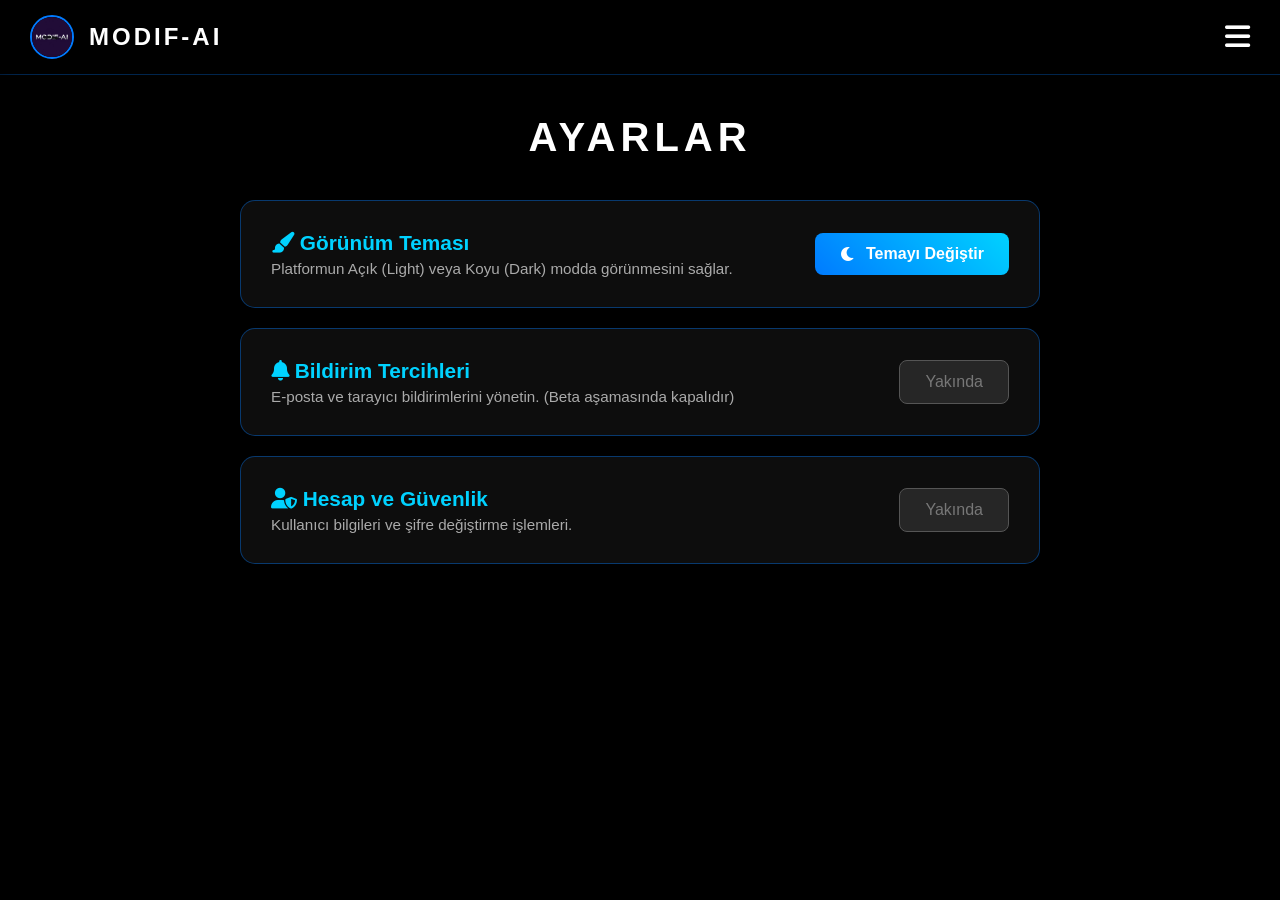
==== ayarlar.html @ b5a80813 "Create ayarlar.html" ====
<!DOCTYPE html>
<html lang="tr">
<head>
    <meta charset="UTF-8">
    <meta name="viewport" content="width=device-width, initial-scale=1.0">
    <title>MODIF-AI - Ayarlar</title>
    <link rel="icon" href="logo.jpg" type="image/jpeg">
    <link rel="stylesheet" href="https://cdnjs.cloudflare.com/ajax/libs/font-awesome/6.0.0/css/all.min.css">
    
    <style>
        body, html { margin: 0; padding: 0; height: 100%; font-family: 'Segoe UI', sans-serif; background-color: #000; color: white; overflow-x: hidden; transition: 0.3s; }
        body { background-image: url('https://images.unsplash.com/photo-1503376780353-7e6692767b70?auto=format&fit=crop&q=80&w=1920'); background-size: cover; background-position: center; background-attachment: fixed; }
        .garaj-katmani { position: fixed; top: 0; left: 0; width: 100%; height: 100%; background: rgba(0, 0, 0, 0.85); z-index: -1; transition: 0.3s; }

        .ust-menu-cubugu { width: 100%; background: rgba(0, 0, 0, 0.6); backdrop-filter: blur(15px); border-bottom: 1px solid rgba(0, 123, 255, 0.3); display: flex; justify-content: space-between; align-items: center; padding: 15px 30px; box-sizing: border-box; position: sticky; top: 0; z-index: 900; transition: 0.3s; }
        .ust-menu-sol { display: flex; align-items: center; gap: 15px; }
        .ust-menu-logo { width: 40px; height: 40px; border-radius: 50%; border: 2px solid #007bff; }
        .ust-menu-baslik { font-size: 1.5rem; font-weight: bold; letter-spacing: 3px; color: white; transition: 0.3s; }
        .hamburger-buton { font-size: 1.8rem; color: white; cursor: pointer; transition: 0.3s; }
        .hamburger-buton:hover { color: #00d2ff; }

        .yan-menu { position: fixed; top: 0; left: -320px; width: 300px; height: 100%; background: rgba(10, 10, 15, 0.95); backdrop-filter: blur(20px); border-right: 2px solid #007bff; box-shadow: 10px 0 30px rgba(0,0,0,0.8); z-index: 1000; transition: left 0.4s ease, background 0.3s; display: flex; flex-direction: column; padding-top: 80px; }
        .menu-kapat-buton { position: absolute; top: 25px; right: 25px; font-size: 2rem; color: white; cursor: pointer; transition: 0.3s; }
        .yan-menu a { color: white; text-decoration: none; font-size: 1.2rem; padding: 15px 30px; border-bottom: 1px solid rgba(255,255,255,0.05); transition: 0.3s; display: flex; align-items: center; gap: 15px; }
        .yan-menu a:hover { background: rgba(0, 123, 255, 0.2); padding-left: 40px; color: #00d2ff; border-left: 5px solid #00d2ff; }

        .sayfa-baslik { text-align: center; font-size: 2.5rem; letter-spacing: 5px; margin: 40px 0; color: white; transition: 0.3s; }

        .ayarlar-konteynir { width: 90%; max-width: 800px; margin: 0 auto 50px; }
        .ayar-kutusu { background: rgba(255, 255, 255, 0.05); border: 1px solid rgba(0, 123, 255, 0.4); border-radius: 15px; padding: 30px; backdrop-filter: blur(15px); display: flex; justify-content: space-between; align-items: center; margin-bottom: 20px; transition: 0.3s; }
        .ayar-kutusu:hover { border-color: #00d2ff; box-shadow: 0 5px 20px rgba(0, 123, 255, 0.2); }
        .ayar-bilgi h3 { margin: 0 0 5px 0; font-size: 1.3rem; color: #00d2ff; }
        .ayar-bilgi p { margin: 0; color: #aaa; font-size: 0.95rem; transition: 0.3s; }

        /* Tema Butonu */
        .tema-buton { background: linear-gradient(45deg, #007bff, #00d2ff); color: white; border: none; padding: 12px 25px; border-radius: 8px; font-size: 1rem; font-weight: bold; cursor: pointer; transition: 0.3s; display: flex; align-items: center; gap: 10px; }
        .tema-buton:hover { transform: scale(1.05); box-shadow: 0 0 15px rgba(0, 123, 255, 0.6); }

        /* Kapalı Ayar Butonu */
        .kapali-buton { background: rgba(255, 255, 255, 0.1); color: #777; border: 1px solid #555; padding: 12px 25px; border-radius: 8px; font-size: 1rem; cursor: not-allowed; }

        /* AÇIK TEMA */
        body.acik-tema { color: #333; }
        body.acik-tema .garaj-katmani { background: rgba(240, 245, 255, 0.9); }
        body.acik-tema .ust-menu-cubugu { background: rgba(255, 255, 255, 0.85); border-bottom: 1px solid #ccc; }
        body.acik-tema .ust-menu-baslik, body.acik-tema .hamburger-buton, body.acik-tema .menu-kapat-buton { color: #007bff; }
        body.acik-tema .yan-menu { background: rgba(255, 255, 255, 0.95); border-right: 2px solid #007bff; }
        body.acik-tema .yan-menu a { color: #333; border-bottom: 1px solid #eee; }
        body.acik-tema .yan-menu a:hover { background: #f0f8ff; color: #007bff; }
        body.acik-tema .sayfa-baslik { color: #222; }
        body.acik-tema .ayar-kutusu { background: rgba(255, 255, 255, 0.9); border: 1px solid #ccc; box-shadow: 0 5px 15px rgba(0,0,0,0.05); }
        body.acik-tema .ayar-bilgi p { color: #666; }
        body.acik-tema .kapali-buton { background: #eee; border: 1px solid #ddd; color: #aaa; }
    </style>
</head>
<body>

    <script>
        let a = localStorage.getItem("tema_gecici");
        if(a === "acik") { document.body.classList.add("acik-tema"); }
    </script>

    <nav class="ust-menu-cubugu">
        <div class="ust-menu-sol">
            <img src="logo.jpg" alt="Logo" class="ust-menu-logo">
            <span class="ust-menu-baslik">MODIF-AI</span>
        </div>
        <i class="fas fa-bars hamburger-buton" onclick="menuKontrol_dugum()"></i>
    </nav>

    <div id="yan_menu_dugum" class="yan-menu">
        <i class="fas fa-times menu-kapat-buton" onclick="menuKontrol_dugum()"></i>
        <a href="index.html"><i class="fas fa-home"></i> Ana Sayfa</a>
        <a href="detaylar.html"><i class="fas fa-rocket"></i> Proje Detayları</a>
        <a href="tasarimlar.html"><i class="fas fa-images"></i> Örnek Tasarımlar</a>
        <a href="mimari.html"><i class="fas fa-server"></i> Sistem Mimarisi</a>
        <a href="index.html#ekip_alani"><i class="fas fa-users"></i> Geliştirici Ekip</a>
        <a href="oneriler.html"><i class="fas fa-lightbulb"></i> Önerileriniz</a>
        <a href="cekilis.html"><i class="fas fa-gift"></i> Büyük Çekiliş</a>
        <a href="sss.html"><i class="fas fa-question-circle"></i> S.S.S.</a>
        <a href="ayarlar.html"><i class="fas fa-cog"></i> Ayarlar</a>
    </div>

    <div class="garaj-katmani"></div>

    <h1 class="sayfa-baslik">AYARLAR</h1>

    <div class="ayarlar-konteynir">
        
        <div class="ayar-kutusu">
            <div class="ayar-bilgi">
                <h3><i class="fas fa-paint-brush"></i> Görünüm Teması</h3>
                <p>Platformun Açık (Light) veya Koyu (Dark) modda görünmesini sağlar.</p>
            </div>
            <button class="tema-buton" onclick="temaDegistir_dugum()" id="tema_btn_dugum">
                <i class="fas fa-moon"></i> Temayı Değiştir
            </button>
        </div>

        <div class="ayar-kutusu">
            <div class="ayar-bilgi">
                <h3><i class="fas fa-bell"></i> Bildirim Tercihleri</h3>
                <p>E-posta ve tarayıcı bildirimlerini yönetin. (Beta aşamasında kapalıdır)</p>
            </div>
            <button class="kapali-buton" disabled>Yakında</button>
        </div>

        <div class="ayar-kutusu">
            <div class="ayar-bilgi">
                <h3><i class="fas fa-user-shield"></i> Hesap ve Güvenlik</h3>
                <p>Kullanıcı bilgileri ve şifre değiştirme işlemleri.</p>
            </div>
            <button class="kapali-buton" disabled>Yakında</button>
        </div>

    </div>

    <script>
        function menuKontrol_dugum() {
            let dugum = document.getElementById("yan_menu_dugum");
            dugum.style.left = (dugum.style.left === "0px") ? "-320px" : "0px";
        }

        // TEMA DEĞİŞTİRME MOTORU
        function temaDegistir_dugum() {
            let b = document.body;
            b.classList.toggle("acik-tema");
            
            if(b.classList.contains("acik-tema")) {
                localStorage.setItem("tema_gecici", "acik");
                document.getElementById("tema_btn_dugum").innerHTML = '<i class="fas fa-sun"></i> Koyu Temaya Geç';
            } else {
                localStorage.setItem("tema_gecici", "koyu");
                document.getElementById("tema_btn_dugum").innerHTML = '<i class="fas fa-moon"></i> Açık Temaya Geç';
            }
        }

        // Sayfa ilk yüklendiğinde butonun içindeki yazıyı da doğru ayarlayalım
        window.onload = function() {
            let gecici = localStorage.getItem("tema_gecici");
            if(gecici === "acik") {
                document.getElementById("tema_btn_dugum").innerHTML = '<i class="fas fa-sun"></i> Koyu Temaya Geç';
            }
        }
    </script>
</body>
</html>
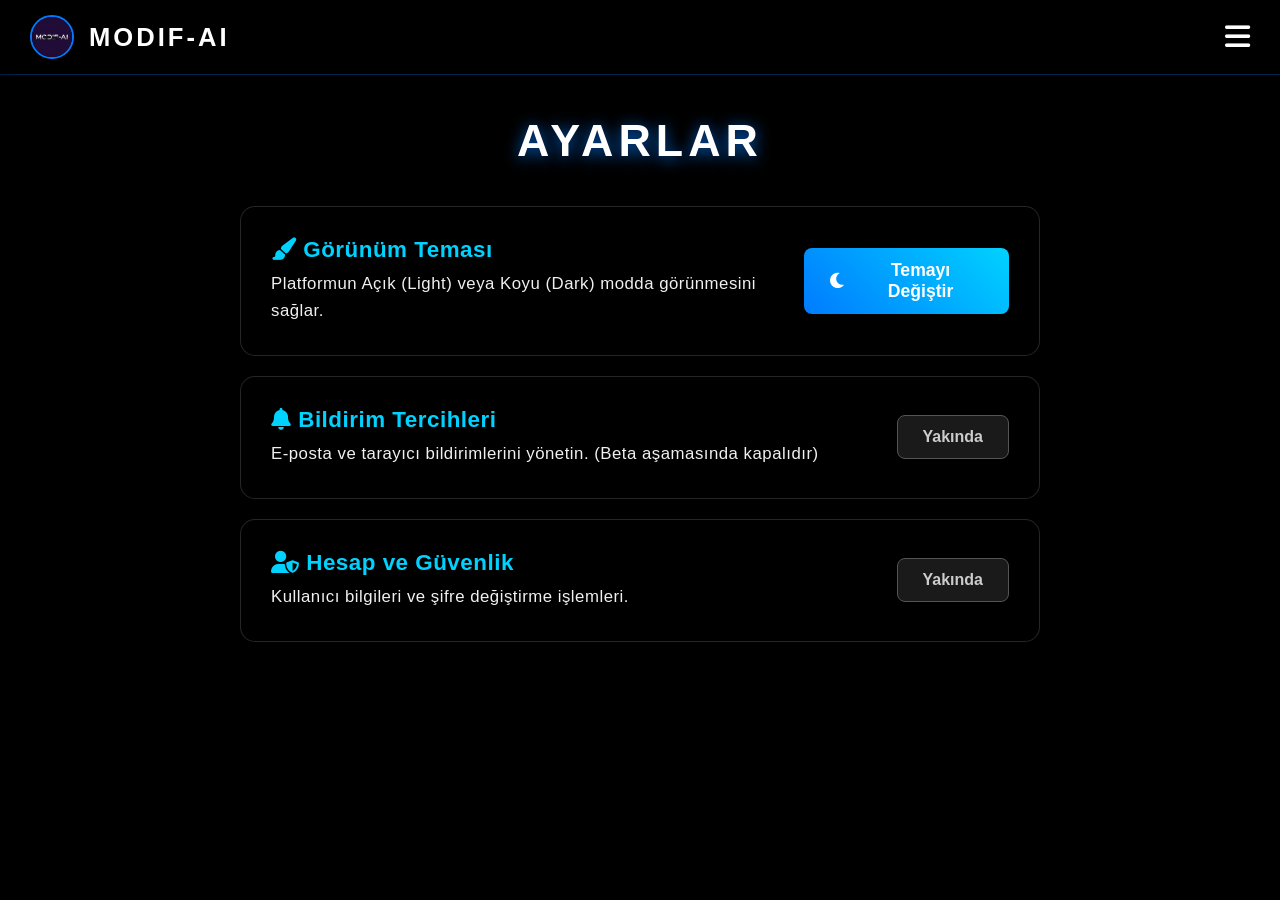
==== commit d80989b0: "Update ayarlar.html" ====
--- a/ayarlar.html
+++ b/ayarlar.html
@@ -8,49 +8,50 @@
     <link rel="stylesheet" href="https://cdnjs.cloudflare.com/ajax/libs/font-awesome/6.0.0/css/all.min.css">
     
     <style>
-        body, html { margin: 0; padding: 0; height: 100%; font-family: 'Segoe UI', sans-serif; background-color: #000; color: white; overflow-x: hidden; transition: 0.3s; }
+        body, html { margin: 0; padding: 0; height: 100%; font-family: 'Segoe UI', sans-serif; background-color: #000; color: white; overflow-x: hidden; transition: 0.3s; letter-spacing: 0.5px; }
         body { background-image: url('https://images.unsplash.com/photo-1503376780353-7e6692767b70?auto=format&fit=crop&q=80&w=1920'); background-size: cover; background-position: center; background-attachment: fixed; }
         .garaj-katmani { position: fixed; top: 0; left: 0; width: 100%; height: 100%; background: rgba(0, 0, 0, 0.85); z-index: -1; transition: 0.3s; }
 
         .ust-menu-cubugu { width: 100%; background: rgba(0, 0, 0, 0.6); backdrop-filter: blur(15px); border-bottom: 1px solid rgba(0, 123, 255, 0.3); display: flex; justify-content: space-between; align-items: center; padding: 15px 30px; box-sizing: border-box; position: sticky; top: 0; z-index: 900; transition: 0.3s; }
-        .ust-menu-sol { display: flex; align-items: center; gap: 15px; }
+        .ust-menu-sol { display: flex; align-items: center; gap: 15px; text-decoration: none; cursor: pointer; transition: 0.3s; }
+        .ust-menu-sol:hover { transform: scale(1.02); }
         .ust-menu-logo { width: 40px; height: 40px; border-radius: 50%; border: 2px solid #007bff; }
-        .ust-menu-baslik { font-size: 1.5rem; font-weight: bold; letter-spacing: 3px; color: white; transition: 0.3s; }
+        .ust-menu-baslik { font-size: 1.6rem; font-weight: 800; letter-spacing: 3px; color: white; text-shadow: 0 2px 5px rgba(0,0,0,0.8); transition: 0.3s; }
         .hamburger-buton { font-size: 1.8rem; color: white; cursor: pointer; transition: 0.3s; }
         .hamburger-buton:hover { color: #00d2ff; }
 
         .yan-menu { position: fixed; top: 0; left: -320px; width: 300px; height: 100%; background: rgba(10, 10, 15, 0.95); backdrop-filter: blur(20px); border-right: 2px solid #007bff; box-shadow: 10px 0 30px rgba(0,0,0,0.8); z-index: 1000; transition: left 0.4s ease, background 0.3s; display: flex; flex-direction: column; padding-top: 80px; }
         .menu-kapat-buton { position: absolute; top: 25px; right: 25px; font-size: 2rem; color: white; cursor: pointer; transition: 0.3s; }
-        .yan-menu a { color: white; text-decoration: none; font-size: 1.2rem; padding: 15px 30px; border-bottom: 1px solid rgba(255,255,255,0.05); transition: 0.3s; display: flex; align-items: center; gap: 15px; }
+        .yan-menu a { color: white; text-decoration: none; font-size: 1.2rem; font-weight: 500; padding: 15px 30px; border-bottom: 1px solid rgba(255,255,255,0.05); transition: 0.3s; display: flex; align-items: center; gap: 15px; }
         .yan-menu a:hover { background: rgba(0, 123, 255, 0.2); padding-left: 40px; color: #00d2ff; border-left: 5px solid #00d2ff; }
 
-        .sayfa-baslik { text-align: center; font-size: 2.5rem; letter-spacing: 5px; margin: 40px 0; color: white; transition: 0.3s; }
+        .sayfa-baslik { text-align: center; font-size: 2.8rem; font-weight: 800; letter-spacing: 5px; margin: 40px 0; color: white; transition: 0.3s; text-shadow: 0 2px 15px rgba(0, 123, 255, 0.8); }
 
         .ayarlar-konteynir { width: 90%; max-width: 800px; margin: 0 auto 50px; }
-        .ayar-kutusu { background: rgba(255, 255, 255, 0.05); border: 1px solid rgba(0, 123, 255, 0.4); border-radius: 15px; padding: 30px; backdrop-filter: blur(15px); display: flex; justify-content: space-between; align-items: center; margin-bottom: 20px; transition: 0.3s; }
-        .ayar-kutusu:hover { border-color: #00d2ff; box-shadow: 0 5px 20px rgba(0, 123, 255, 0.2); }
-        .ayar-bilgi h3 { margin: 0 0 5px 0; font-size: 1.3rem; color: #00d2ff; }
-        .ayar-bilgi p { margin: 0; color: #aaa; font-size: 0.95rem; transition: 0.3s; }
+        .ayar-kutusu { background: rgba(0, 0, 0, 0.4); border: 1px solid rgba(255, 255, 255, 0.15); border-radius: 15px; padding: 30px; backdrop-filter: blur(15px); display: flex; justify-content: space-between; align-items: center; margin-bottom: 20px; transition: 0.3s; box-shadow: 0 10px 30px rgba(0,0,0,0.8); }
+        .ayar-kutusu:hover { border-color: #00d2ff; box-shadow: 0 5px 20px rgba(0, 123, 255, 0.4); }
+        
+        /* PARLAK VE NET YAZILAR EKLENDİ */
+        .ayar-bilgi h3 { margin: 0 0 8px 0; font-size: 1.4rem; font-weight: 700; color: #00d2ff; text-shadow: 0 2px 4px rgba(0,0,0,0.8); }
+        .ayar-bilgi p { margin: 0; color: #f0f0f0; font-size: 1.05rem; font-weight: 500; transition: 0.3s; text-shadow: 0 2px 4px rgba(0,0,0,0.8); line-height: 1.6; }
 
-        /* Tema Butonu */
-        .tema-buton { background: linear-gradient(45deg, #007bff, #00d2ff); color: white; border: none; padding: 12px 25px; border-radius: 8px; font-size: 1rem; font-weight: bold; cursor: pointer; transition: 0.3s; display: flex; align-items: center; gap: 10px; }
-        .tema-buton:hover { transform: scale(1.05); box-shadow: 0 0 15px rgba(0, 123, 255, 0.6); }
+        .tema-buton { background: linear-gradient(45deg, #007bff, #00d2ff); color: white; border: none; padding: 12px 25px; border-radius: 8px; font-size: 1.1rem; font-weight: bold; cursor: pointer; transition: 0.3s; display: flex; align-items: center; gap: 10px; box-shadow: 0 5px 15px rgba(0,0,0,0.5); }
+        .tema-buton:hover { transform: scale(1.05); box-shadow: 0 0 15px rgba(0, 123, 255, 0.8); }
 
-        /* Kapalı Ayar Butonu */
-        .kapali-buton { background: rgba(255, 255, 255, 0.1); color: #777; border: 1px solid #555; padding: 12px 25px; border-radius: 8px; font-size: 1rem; cursor: not-allowed; }
+        .kapali-buton { background: rgba(255, 255, 255, 0.1); color: #ccc; border: 1px solid #555; padding: 12px 25px; border-radius: 8px; font-size: 1rem; cursor: not-allowed; font-weight: 600; }
 
         /* AÇIK TEMA */
         body.acik-tema { color: #333; }
-        body.acik-tema .garaj-katmani { background: rgba(240, 245, 255, 0.9); }
-        body.acik-tema .ust-menu-cubugu { background: rgba(255, 255, 255, 0.85); border-bottom: 1px solid #ccc; }
-        body.acik-tema .ust-menu-baslik, body.acik-tema .hamburger-buton, body.acik-tema .menu-kapat-buton { color: #007bff; }
-        body.acik-tema .yan-menu { background: rgba(255, 255, 255, 0.95); border-right: 2px solid #007bff; }
-        body.acik-tema .yan-menu a { color: #333; border-bottom: 1px solid #eee; }
-        body.acik-tema .yan-menu a:hover { background: #f0f8ff; color: #007bff; }
-        body.acik-tema .sayfa-baslik { color: #222; }
-        body.acik-tema .ayar-kutusu { background: rgba(255, 255, 255, 0.9); border: 1px solid #ccc; box-shadow: 0 5px 15px rgba(0,0,0,0.05); }
-        body.acik-tema .ayar-bilgi p { color: #666; }
-        body.acik-tema .kapali-buton { background: #eee; border: 1px solid #ddd; color: #aaa; }
+        body.acik-tema .garaj-katmani { background: rgba(240, 245, 255, 0.95); }
+        body.acik-tema .ust-menu-cubugu { background: rgba(255, 255, 255, 0.95); border-bottom: 2px solid #ccc; }
+        body.acik-tema .ust-menu-baslik, body.acik-tema .hamburger-buton, body.acik-tema .menu-kapat-buton { color: #007bff; text-shadow: none; }
+        body.acik-tema .yan-menu { background: rgba(255, 255, 255, 0.98); }
+        body.acik-tema .yan-menu a { color: #222; border-bottom: 1px solid #ddd; font-weight: 600; }
+        body.acik-tema .sayfa-baslik { color: #111; text-shadow: none; }
+        body.acik-tema .ayar-kutusu { background: rgba(255, 255, 255, 0.9); border: 1px solid #ccc; box-shadow: 0 5px 15px rgba(0,0,0,0.1); }
+        body.acik-tema .ayar-bilgi h3 { color: #007bff; text-shadow: none; font-weight: 800; }
+        body.acik-tema .ayar-bilgi p { color: #333; text-shadow: none; font-weight: 600; }
+        body.acik-tema .kapali-buton { background: #eee; border: 1px solid #ddd; color: #888; }
     </style>
 </head>
 <body>
@@ -61,10 +62,10 @@
     </script>
 
     <nav class="ust-menu-cubugu">
-        <div class="ust-menu-sol">
+        <a href="index.html" class="ust-menu-sol">
             <img src="logo.jpg" alt="Logo" class="ust-menu-logo">
             <span class="ust-menu-baslik">MODIF-AI</span>
-        </div>
+        </a>
         <i class="fas fa-bars hamburger-buton" onclick="menuKontrol_dugum()"></i>
     </nav>
 
@@ -121,7 +122,6 @@
             dugum.style.left = (dugum.style.left === "0px") ? "-320px" : "0px";
         }
 
-        // TEMA DEĞİŞTİRME MOTORU
         function temaDegistir_dugum() {
             let b = document.body;
             b.classList.toggle("acik-tema");
@@ -135,7 +135,6 @@
             }
         }
 
-        // Sayfa ilk yüklendiğinde butonun içindeki yazıyı da doğru ayarlayalım
         window.onload = function() {
             let gecici = localStorage.getItem("tema_gecici");
             if(gecici === "acik") {
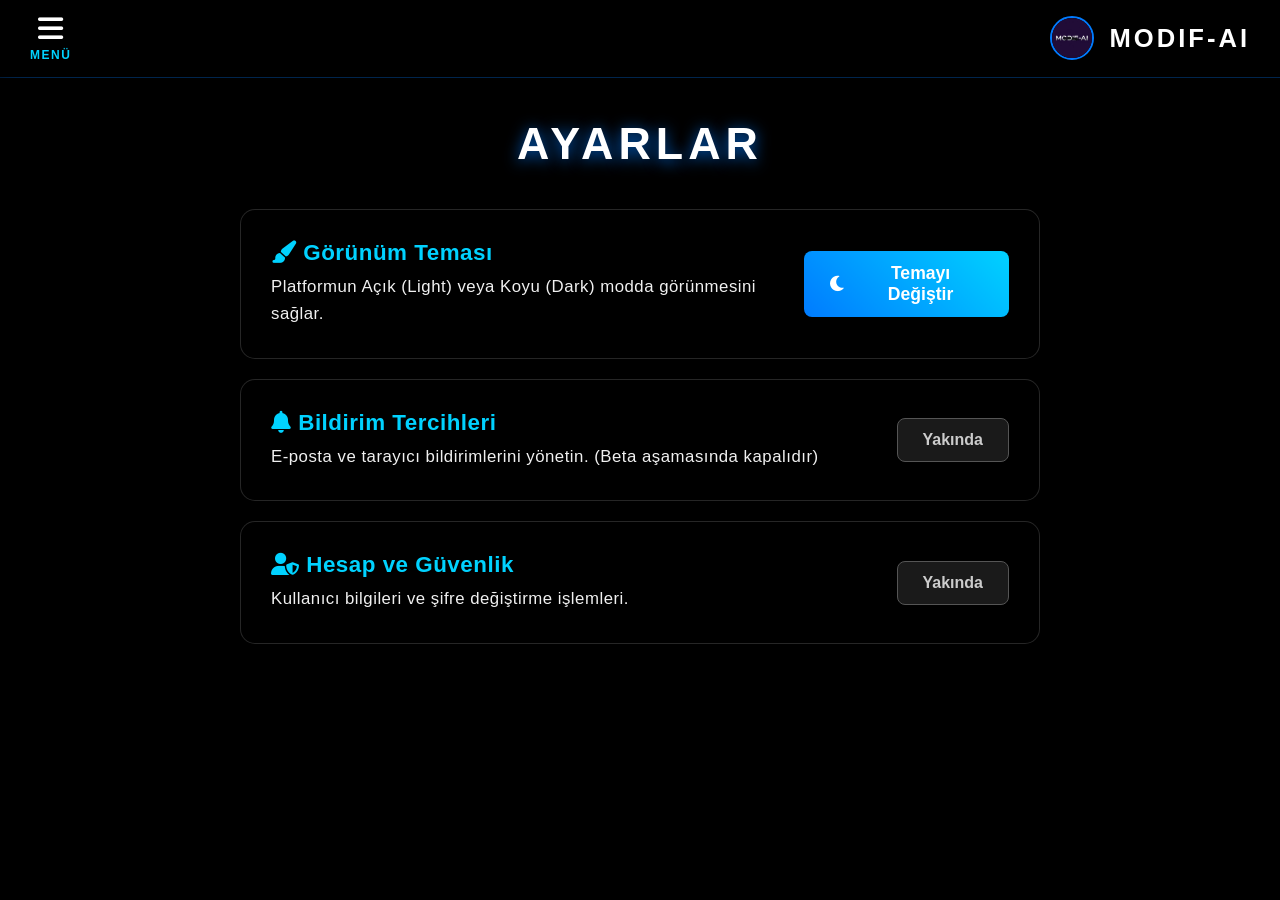
==== commit 419b4888: "Update ayarlar.html" ====
--- a/ayarlar.html
+++ b/ayarlar.html
@@ -13,12 +13,19 @@
         .garaj-katmani { position: fixed; top: 0; left: 0; width: 100%; height: 100%; background: rgba(0, 0, 0, 0.85); z-index: -1; transition: 0.3s; }
 
         .ust-menu-cubugu { width: 100%; background: rgba(0, 0, 0, 0.6); backdrop-filter: blur(15px); border-bottom: 1px solid rgba(0, 123, 255, 0.3); display: flex; justify-content: space-between; align-items: center; padding: 15px 30px; box-sizing: border-box; position: sticky; top: 0; z-index: 900; transition: 0.3s; }
-        .ust-menu-sol { display: flex; align-items: center; gap: 15px; text-decoration: none; cursor: pointer; transition: 0.3s; }
-        .ust-menu-sol:hover { transform: scale(1.02); }
+        
+        /* LOGO TIKLANABİLİR YAPILDI (SAĞ TARAF) */
+        .ust-menu-sag { display: flex; align-items: center; gap: 15px; text-decoration: none; cursor: pointer; transition: 0.3s; }
+        .ust-menu-sag:hover { transform: scale(1.02); }
         .ust-menu-logo { width: 40px; height: 40px; border-radius: 50%; border: 2px solid #007bff; }
         .ust-menu-baslik { font-size: 1.6rem; font-weight: 800; letter-spacing: 3px; color: white; text-shadow: 0 2px 5px rgba(0,0,0,0.8); transition: 0.3s; }
-        .hamburger-buton { font-size: 1.8rem; color: white; cursor: pointer; transition: 0.3s; }
-        .hamburger-buton:hover { color: #00d2ff; }
+        
+        .hamburger-buton { font-size: 1.8rem; color: white; transition: 0.3s; }
+        
+        /* YENİ EKLENEN MENÜ TETİKLEYİCİ STİLLERİ (SOL TARAF) */
+        .menu-tetikleyici { display: flex; flex-direction: column; align-items: center; cursor: pointer; }
+        .menu-tetikleyici:hover .hamburger-buton { color: #00d2ff; transform: scale(1.1); }
+        .menu-yazisi { font-size: 0.75rem; font-weight: 800; color: #00d2ff; letter-spacing: 1.5px; margin-top: 4px; }
 
         .yan-menu { position: fixed; top: 0; left: -320px; width: 300px; height: 100%; background: rgba(10, 10, 15, 0.95); backdrop-filter: blur(20px); border-right: 2px solid #007bff; box-shadow: 10px 0 30px rgba(0,0,0,0.8); z-index: 1000; transition: left 0.4s ease, background 0.3s; display: flex; flex-direction: column; padding-top: 80px; }
         .menu-kapat-buton { position: absolute; top: 25px; right: 25px; font-size: 2rem; color: white; cursor: pointer; transition: 0.3s; }
@@ -31,7 +38,6 @@
         .ayar-kutusu { background: rgba(0, 0, 0, 0.4); border: 1px solid rgba(255, 255, 255, 0.15); border-radius: 15px; padding: 30px; backdrop-filter: blur(15px); display: flex; justify-content: space-between; align-items: center; margin-bottom: 20px; transition: 0.3s; box-shadow: 0 10px 30px rgba(0,0,0,0.8); }
         .ayar-kutusu:hover { border-color: #00d2ff; box-shadow: 0 5px 20px rgba(0, 123, 255, 0.4); }
         
-        /* PARLAK VE NET YAZILAR EKLENDİ */
         .ayar-bilgi h3 { margin: 0 0 8px 0; font-size: 1.4rem; font-weight: 700; color: #00d2ff; text-shadow: 0 2px 4px rgba(0,0,0,0.8); }
         .ayar-bilgi p { margin: 0; color: #f0f0f0; font-size: 1.05rem; font-weight: 500; transition: 0.3s; text-shadow: 0 2px 4px rgba(0,0,0,0.8); line-height: 1.6; }
 
@@ -44,7 +50,7 @@
         body.acik-tema { color: #333; }
         body.acik-tema .garaj-katmani { background: rgba(240, 245, 255, 0.95); }
         body.acik-tema .ust-menu-cubugu { background: rgba(255, 255, 255, 0.95); border-bottom: 2px solid #ccc; }
-        body.acik-tema .ust-menu-baslik, body.acik-tema .hamburger-buton, body.acik-tema .menu-kapat-buton { color: #007bff; text-shadow: none; }
+        body.acik-tema .ust-menu-baslik, body.acik-tema .hamburger-buton, body.acik-tema .menu-kapat-buton, body.acik-tema .menu-yazisi { color: #007bff; text-shadow: none; }
         body.acik-tema .yan-menu { background: rgba(255, 255, 255, 0.98); }
         body.acik-tema .yan-menu a { color: #222; border-bottom: 1px solid #ddd; font-weight: 600; }
         body.acik-tema .sayfa-baslik { color: #111; text-shadow: none; }
@@ -62,11 +68,15 @@
     </script>
 
     <nav class="ust-menu-cubugu">
-        <a href="index.html" class="ust-menu-sol">
+        <div class="menu-tetikleyici" onclick="menuKontrol_dugum()">
+            <i class="fas fa-bars hamburger-buton"></i>
+            <span class="menu-yazisi">MENÜ</span>
+        </div>
+        
+        <a href="index.html" class="ust-menu-sag">
             <img src="logo.jpg" alt="Logo" class="ust-menu-logo">
             <span class="ust-menu-baslik">MODIF-AI</span>
         </a>
-        <i class="fas fa-bars hamburger-buton" onclick="menuKontrol_dugum()"></i>
     </nav>
 
     <div id="yan_menu_dugum" class="yan-menu">
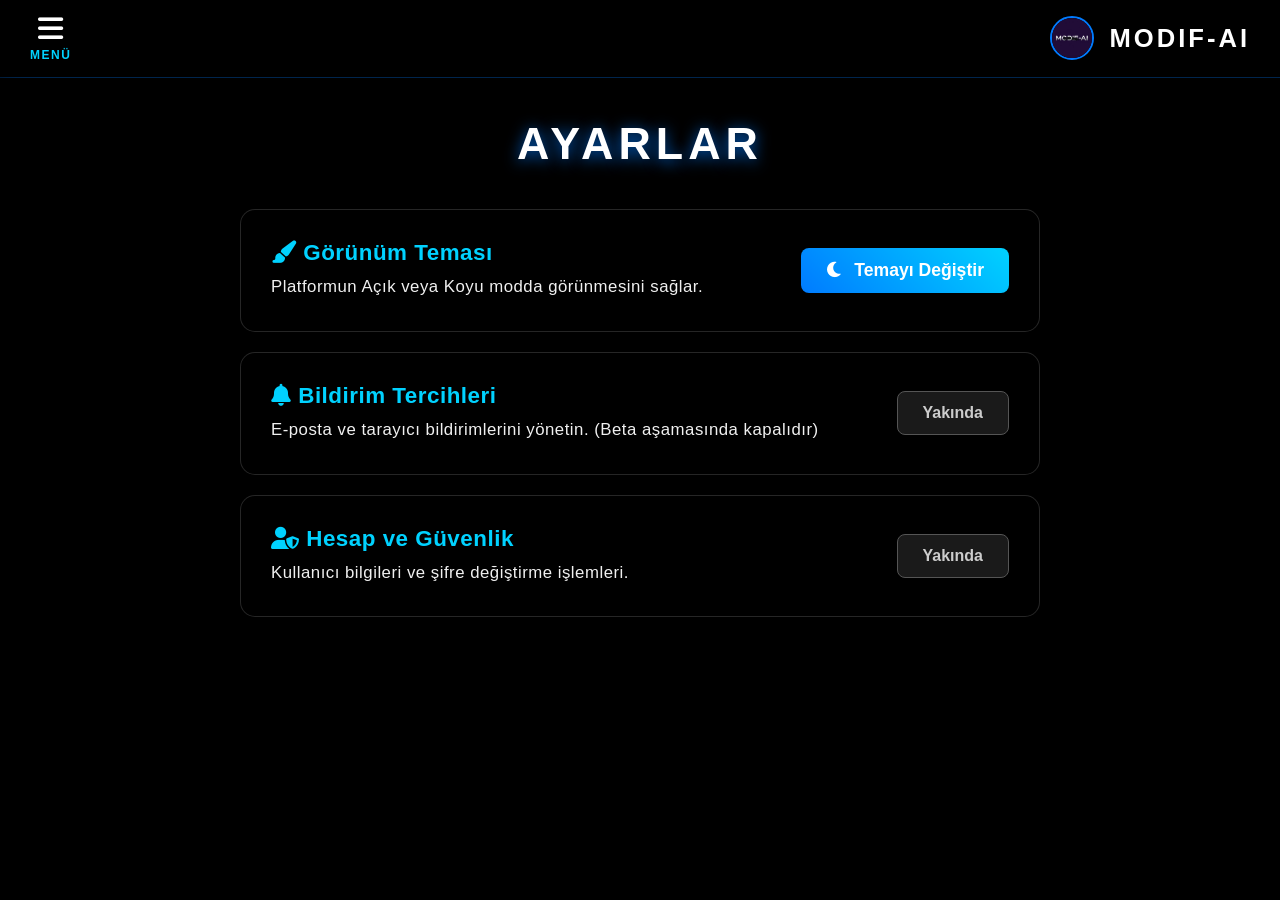
==== commit 3805c33b: "Update ayarlar.html" ====
--- a/ayarlar.html
+++ b/ayarlar.html
@@ -82,7 +82,7 @@
     <div id="yan_menu_dugum" class="yan-menu">
         <i class="fas fa-times menu-kapat-buton" onclick="menuKontrol_dugum()"></i>
         <a href="index.html"><i class="fas fa-home"></i> Ana Sayfa</a>
-        <a href="detaylar.html"><i class="fas fa-rocket"></i> Proje Detayları</a>
+        <a href="nasilcalisir.html"><i class="fas fa-cogs"></i> Nasıl Çalışır</a>
         <a href="tasarimlar.html"><i class="fas fa-images"></i> Örnek Tasarımlar</a>
         <a href="mimari.html"><i class="fas fa-server"></i> Sistem Mimarisi</a>
         <a href="index.html#ekip_alani"><i class="fas fa-users"></i> Geliştirici Ekip</a>
@@ -101,7 +101,7 @@
         <div class="ayar-kutusu">
             <div class="ayar-bilgi">
                 <h3><i class="fas fa-paint-brush"></i> Görünüm Teması</h3>
-                <p>Platformun Açık (Light) veya Koyu (Dark) modda görünmesini sağlar.</p>
+                <p>Platformun Açık veya Koyu modda görünmesini sağlar.</p>
             </div>
             <button class="tema-buton" onclick="temaDegistir_dugum()" id="tema_btn_dugum">
                 <i class="fas fa-moon"></i> Temayı Değiştir
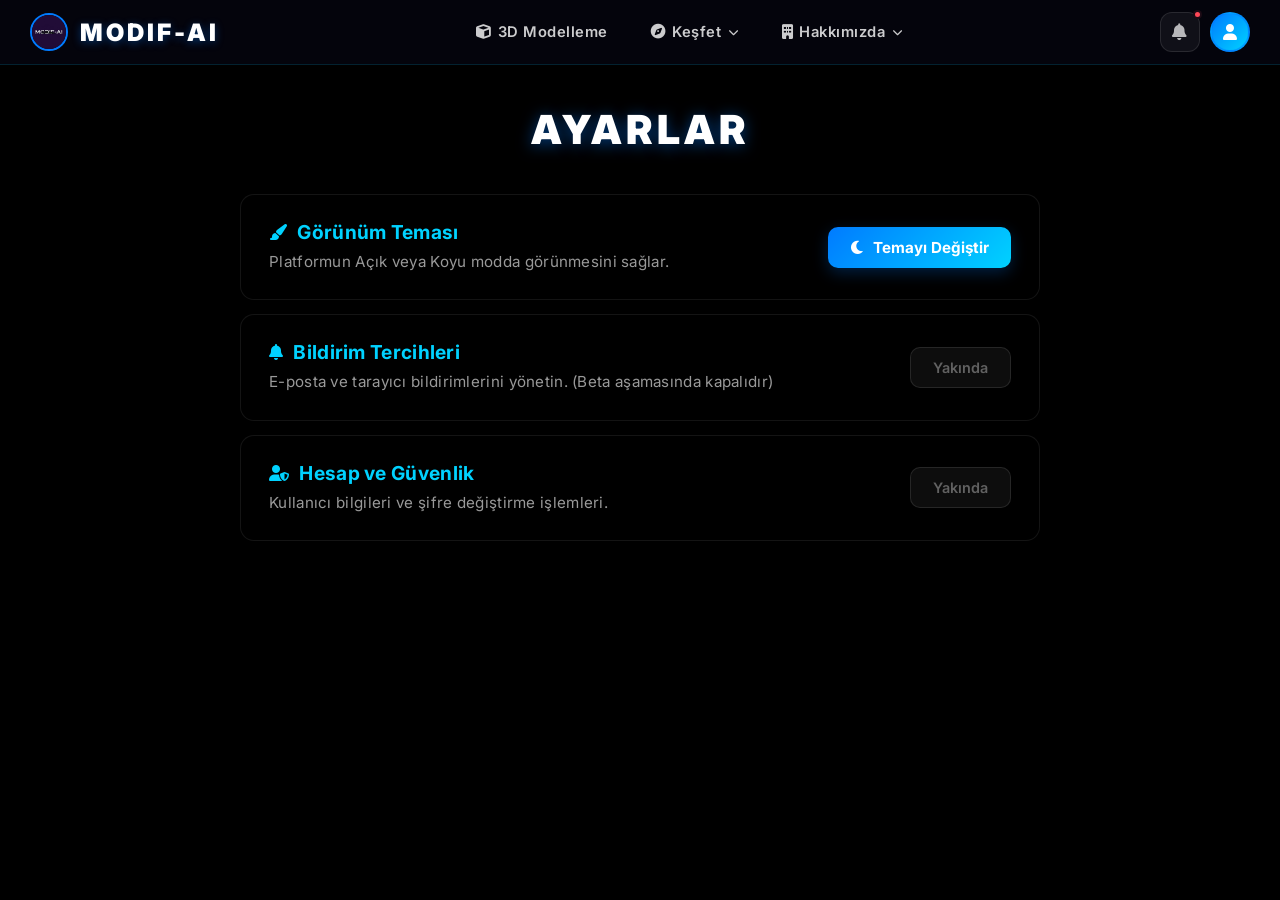
==== commit eaa07485: "Uzun bir aradan sonra güncel revizeler yapıldı" ====
--- a/ayarlar.html
+++ b/ayarlar.html
@@ -4,60 +4,41 @@
     <meta charset="UTF-8">
     <meta name="viewport" content="width=device-width, initial-scale=1.0">
     <title>MODIF-AI - Ayarlar</title>
+    <meta name="description" content="MODIF-AI platform ayarları - Tema, bildirim ve hesap güvenliğinizi yönetin.">
     <link rel="icon" href="logo.jpg" type="image/jpeg">
     <link rel="stylesheet" href="https://cdnjs.cloudflare.com/ajax/libs/font-awesome/6.0.0/css/all.min.css">
+    <link rel="stylesheet" href="navbar.css">
     
     <style>
-        body, html { margin: 0; padding: 0; height: 100%; font-family: 'Segoe UI', sans-serif; background-color: #000; color: white; overflow-x: hidden; transition: 0.3s; letter-spacing: 0.5px; }
+        @import url('https://fonts.googleapis.com/css2?family=Inter:wght@400;500;600;700;800;900&display=swap');
+
+        body, html { margin: 0; padding: 0; height: 100%; font-family: 'Inter', 'Segoe UI', sans-serif; background-color: #000; color: white; overflow-x: hidden; transition: 0.3s; letter-spacing: 0.3px; }
         body { background-image: url('https://images.unsplash.com/photo-1503376780353-7e6692767b70?auto=format&fit=crop&q=80&w=1920'); background-size: cover; background-position: center; background-attachment: fixed; }
         .garaj-katmani { position: fixed; top: 0; left: 0; width: 100%; height: 100%; background: rgba(0, 0, 0, 0.85); z-index: -1; transition: 0.3s; }
 
-        .ust-menu-cubugu { width: 100%; background: rgba(0, 0, 0, 0.6); backdrop-filter: blur(15px); border-bottom: 1px solid rgba(0, 123, 255, 0.3); display: flex; justify-content: space-between; align-items: center; padding: 15px 30px; box-sizing: border-box; position: sticky; top: 0; z-index: 900; transition: 0.3s; }
-        
-        /* LOGO TIKLANABİLİR YAPILDI (SAĞ TARAF) */
-        .ust-menu-sag { display: flex; align-items: center; gap: 15px; text-decoration: none; cursor: pointer; transition: 0.3s; }
-        .ust-menu-sag:hover { transform: scale(1.02); }
-        .ust-menu-logo { width: 40px; height: 40px; border-radius: 50%; border: 2px solid #007bff; }
-        .ust-menu-baslik { font-size: 1.6rem; font-weight: 800; letter-spacing: 3px; color: white; text-shadow: 0 2px 5px rgba(0,0,0,0.8); transition: 0.3s; }
-        
-        .hamburger-buton { font-size: 1.8rem; color: white; transition: 0.3s; }
-        
-        /* YENİ EKLENEN MENÜ TETİKLEYİCİ STİLLERİ (SOL TARAF) */
-        .menu-tetikleyici { display: flex; flex-direction: column; align-items: center; cursor: pointer; }
-        .menu-tetikleyici:hover .hamburger-buton { color: #00d2ff; transform: scale(1.1); }
-        .menu-yazisi { font-size: 0.75rem; font-weight: 800; color: #00d2ff; letter-spacing: 1.5px; margin-top: 4px; }
-
-        .yan-menu { position: fixed; top: 0; left: -320px; width: 300px; height: 100%; background: rgba(10, 10, 15, 0.95); backdrop-filter: blur(20px); border-right: 2px solid #007bff; box-shadow: 10px 0 30px rgba(0,0,0,0.8); z-index: 1000; transition: left 0.4s ease, background 0.3s; display: flex; flex-direction: column; padding-top: 80px; }
-        .menu-kapat-buton { position: absolute; top: 25px; right: 25px; font-size: 2rem; color: white; cursor: pointer; transition: 0.3s; }
-        .yan-menu a { color: white; text-decoration: none; font-size: 1.2rem; font-weight: 500; padding: 15px 30px; border-bottom: 1px solid rgba(255,255,255,0.05); transition: 0.3s; display: flex; align-items: center; gap: 15px; }
-        .yan-menu a:hover { background: rgba(0, 123, 255, 0.2); padding-left: 40px; color: #00d2ff; border-left: 5px solid #00d2ff; }
-
-        .sayfa-baslik { text-align: center; font-size: 2.8rem; font-weight: 800; letter-spacing: 5px; margin: 40px 0; color: white; transition: 0.3s; text-shadow: 0 2px 15px rgba(0, 123, 255, 0.8); }
+        .sayfa-baslik { text-align: center; font-size: 2.5rem; font-weight: 900; letter-spacing: 4px; margin: 40px 0; color: white; text-shadow: 0 2px 15px rgba(0, 123, 255, 0.5); }
 
         .ayarlar-konteynir { width: 90%; max-width: 800px; margin: 0 auto 50px; }
-        .ayar-kutusu { background: rgba(0, 0, 0, 0.4); border: 1px solid rgba(255, 255, 255, 0.15); border-radius: 15px; padding: 30px; backdrop-filter: blur(15px); display: flex; justify-content: space-between; align-items: center; margin-bottom: 20px; transition: 0.3s; box-shadow: 0 10px 30px rgba(0,0,0,0.8); }
-        .ayar-kutusu:hover { border-color: #00d2ff; box-shadow: 0 5px 20px rgba(0, 123, 255, 0.4); }
+        .ayar-kutusu { background: rgba(0, 0, 0, 0.4); border: 1px solid rgba(255, 255, 255, 0.08); border-radius: 14px; padding: 25px 28px; backdrop-filter: blur(15px); display: flex; justify-content: space-between; align-items: center; margin-bottom: 14px; transition: 0.3s; box-shadow: 0 8px 25px rgba(0,0,0,0.4); }
+        .ayar-kutusu:hover { border-color: rgba(0, 210, 255, 0.3); box-shadow: 0 5px 20px rgba(0, 210, 255, 0.1); }
         
-        .ayar-bilgi h3 { margin: 0 0 8px 0; font-size: 1.4rem; font-weight: 700; color: #00d2ff; text-shadow: 0 2px 4px rgba(0,0,0,0.8); }
-        .ayar-bilgi p { margin: 0; color: #f0f0f0; font-size: 1.05rem; font-weight: 500; transition: 0.3s; text-shadow: 0 2px 4px rgba(0,0,0,0.8); line-height: 1.6; }
+        .ayar-bilgi h3 { margin: 0 0 6px 0; font-size: 1.2rem; font-weight: 700; color: #00d2ff; display: flex; align-items: center; gap: 10px; }
+        .ayar-bilgi h3 i { font-size: 1rem; }
+        .ayar-bilgi p { margin: 0; color: rgba(255, 255, 255, 0.6); font-size: 0.95rem; font-weight: 400; line-height: 1.6; }
 
-        .tema-buton { background: linear-gradient(45deg, #007bff, #00d2ff); color: white; border: none; padding: 12px 25px; border-radius: 8px; font-size: 1.1rem; font-weight: bold; cursor: pointer; transition: 0.3s; display: flex; align-items: center; gap: 10px; box-shadow: 0 5px 15px rgba(0,0,0,0.5); }
-        .tema-buton:hover { transform: scale(1.05); box-shadow: 0 0 15px rgba(0, 123, 255, 0.8); }
+        .tema-buton { background: linear-gradient(135deg, #007bff, #00d2ff); color: white; border: none; padding: 11px 22px; border-radius: 10px; font-size: 0.95rem; font-weight: 700; cursor: pointer; transition: 0.3s; display: flex; align-items: center; gap: 8px; box-shadow: 0 5px 15px rgba(0,123,255,0.25); font-family: 'Inter', sans-serif; white-space: nowrap; }
+        .tema-buton:hover { transform: translateY(-2px); box-shadow: 0 8px 22px rgba(0, 123, 255, 0.4); }
 
-        .kapali-buton { background: rgba(255, 255, 255, 0.1); color: #ccc; border: 1px solid #555; padding: 12px 25px; border-radius: 8px; font-size: 1rem; cursor: not-allowed; font-weight: 600; }
+        .kapali-buton { background: rgba(255, 255, 255, 0.05); color: rgba(255, 255, 255, 0.35); border: 1px solid rgba(255, 255, 255, 0.1); padding: 11px 22px; border-radius: 10px; font-size: 0.9rem; cursor: not-allowed; font-weight: 600; font-family: 'Inter', sans-serif; }
 
         /* AÇIK TEMA */
         body.acik-tema { color: #333; }
         body.acik-tema .garaj-katmani { background: rgba(240, 245, 255, 0.95); }
-        body.acik-tema .ust-menu-cubugu { background: rgba(255, 255, 255, 0.95); border-bottom: 2px solid #ccc; }
-        body.acik-tema .ust-menu-baslik, body.acik-tema .hamburger-buton, body.acik-tema .menu-kapat-buton, body.acik-tema .menu-yazisi { color: #007bff; text-shadow: none; }
-        body.acik-tema .yan-menu { background: rgba(255, 255, 255, 0.98); }
-        body.acik-tema .yan-menu a { color: #222; border-bottom: 1px solid #ddd; font-weight: 600; }
         body.acik-tema .sayfa-baslik { color: #111; text-shadow: none; }
-        body.acik-tema .ayar-kutusu { background: rgba(255, 255, 255, 0.9); border: 1px solid #ccc; box-shadow: 0 5px 15px rgba(0,0,0,0.1); }
-        body.acik-tema .ayar-bilgi h3 { color: #007bff; text-shadow: none; font-weight: 800; }
-        body.acik-tema .ayar-bilgi p { color: #333; text-shadow: none; font-weight: 600; }
-        body.acik-tema .kapali-buton { background: #eee; border: 1px solid #ddd; color: #888; }
+        body.acik-tema .ayar-kutusu { background: rgba(255, 255, 255, 0.9); border: 1px solid #ddd; box-shadow: 0 5px 15px rgba(0,0,0,0.06); }
+        body.acik-tema .ayar-bilgi h3 { color: #007bff; }
+        body.acik-tema .ayar-bilgi p { color: #555; }
+        body.acik-tema .kapali-buton { background: #f0f0f0; border: 1px solid #ddd; color: #aaa; }
     </style>
 </head>
 <body>
@@ -67,30 +48,60 @@
         if(a === "acik") { document.body.classList.add("acik-tema"); }
     </script>
 
-    <nav class="ust-menu-cubugu">
-        <div class="menu-tetikleyici" onclick="menuKontrol_dugum()">
-            <i class="fas fa-bars hamburger-buton"></i>
-            <span class="menu-yazisi">MENÜ</span>
+    <!-- ÜST NAVBAR -->
+    <nav class="navbar" id="main_navbar">
+        <a href="index.html" class="nav-logo">
+            <img src="logo.jpg" alt="MODIF-AI Logo">
+            <span>MODIF-AI</span>
+        </a>
+
+        <ul class="nav-links" id="nav_links">
+            <li class="nav-item">
+                <a href="tasarimlar.html"><i class="fas fa-cube"></i> 3D Modelleme</a>
+            </li>
+            <li class="nav-item">
+                <div class="nav-dropdown-toggle"><i class="fas fa-compass"></i> Keşfet <i class="fas fa-chevron-down dropdown-chevron"></i></div>
+                <div class="nav-dropdown">
+                    <a href="nasilcalisir.html"><i class="fas fa-cogs"></i> Nasıl Çalışır</a>
+                    <a href="mimari.html"><i class="fas fa-server"></i> Sistem Mimarisi</a>
+                    <div class="dropdown-divider"></div>
+                    <a href="sss.html"><i class="fas fa-question-circle"></i> SSS</a>
+                </div>
+            </li>
+            <li class="nav-item">
+                <div class="nav-dropdown-toggle"><i class="fas fa-building"></i> Hakkımızda <i class="fas fa-chevron-down dropdown-chevron"></i></div>
+                <div class="nav-dropdown">
+                    <a href="index.html#vizyon_misyon"><i class="fas fa-eye"></i> Vizyon & Misyon</a>
+                    <a href="index.html#ekip_alani"><i class="fas fa-users"></i> Geliştirici Ekip</a>
+                    <div class="dropdown-divider"></div>
+                    <a href="oneriler.html"><i class="fas fa-lightbulb"></i> Önerileriniz</a>
+                </div>
+            </li>
+        </ul>
+
+        <div class="nav-right">
+            <button class="mobile-menu-btn" id="mobil_menu_btn"><i class="fas fa-bars"></i></button>
+            <div class="nav-notification-btn" title="Bildirimler">
+                <i class="fas fa-bell"></i>
+                <span class="notification-badge"></span>
+            </div>
+            <div class="nav-account-wrapper">
+                <div class="nav-account-btn" id="hesap_btn" title="Hesap"><i class="fas fa-user"></i></div>
+                <div class="account-dropdown" id="hesap_dropdown">
+                    <div class="account-dropdown-header">
+                        <div class="name">Kullanıcı</div>
+                        <div class="email">hesap@modifai.com</div>
+                    </div>
+                    <a href="#"><i class="fas fa-user-circle"></i> Profil</a>
+                    <a href="ayarlar.html"><i class="fas fa-cog"></i> Ayarlar</a>
+                    <button id="tema_degistir_btn"><i class="fas fa-moon"></i> Tema Değiştir</button>
+                    <div class="dropdown-divider"></div>
+                    <a href="#" class="logout-btn"><i class="fas fa-sign-out-alt"></i> Çıkış Yap</a>
+                </div>
+            </div>
         </div>
-        
-        <a href="index.html" class="ust-menu-sag">
-            <img src="logo.jpg" alt="Logo" class="ust-menu-logo">
-            <span class="ust-menu-baslik">MODIF-AI</span>
-        </a>
     </nav>
-
-    <div id="yan_menu_dugum" class="yan-menu">
-        <i class="fas fa-times menu-kapat-buton" onclick="menuKontrol_dugum()"></i>
-        <a href="index.html"><i class="fas fa-home"></i> Ana Sayfa</a>
-        <a href="nasilcalisir.html"><i class="fas fa-cogs"></i> Nasıl Çalışır</a>
-        <a href="tasarimlar.html"><i class="fas fa-images"></i> Örnek Tasarımlar</a>
-        <a href="mimari.html"><i class="fas fa-server"></i> Sistem Mimarisi</a>
-        <a href="index.html#ekip_alani"><i class="fas fa-users"></i> Geliştirici Ekip</a>
-        <a href="oneriler.html"><i class="fas fa-lightbulb"></i> Önerileriniz</a>
-        <a href="cekilis.html"><i class="fas fa-gift"></i> Büyük Çekiliş</a>
-        <a href="sss.html"><i class="fas fa-question-circle"></i> S.S.S.</a>
-        <a href="ayarlar.html"><i class="fas fa-cog"></i> Ayarlar</a>
-    </div>
+    <div class="nav-overlay" id="nav_overlay"></div>
 
     <div class="garaj-katmani"></div>
 
@@ -126,12 +137,8 @@
 
     </div>
 
+    <script src="navbar.js"></script>
     <script>
-        function menuKontrol_dugum() {
-            let dugum = document.getElementById("yan_menu_dugum");
-            dugum.style.left = (dugum.style.left === "0px") ? "-320px" : "0px";
-        }
-
         function temaDegistir_dugum() {
             let b = document.body;
             b.classList.toggle("acik-tema");
@@ -145,12 +152,12 @@
             }
         }
 
-        window.onload = function() {
+        window.addEventListener("load", function() {
             let gecici = localStorage.getItem("tema_gecici");
             if(gecici === "acik") {
                 document.getElementById("tema_btn_dugum").innerHTML = '<i class="fas fa-sun"></i> Koyu Temaya Geç';
             }
-        }
+        });
     </script>
 </body>
 </html>
--- a/navbar.css
+++ b/navbar.css
@@ -0,0 +1,542 @@
+/* ================================================
+   MODIF-AI - ORTAK NAVBAR & GLOBAL STİLLER
+   Modern üst menü sistemi (Sidebar yerine)
+   ================================================ */
+
+@import url('https://fonts.googleapis.com/css2?family=Inter:wght@400;500;600;700;800;900&display=swap');
+
+/* --- GLOBAL RESET & TYPOGRAPHY --- */
+*, *::before, *::after { box-sizing: border-box; }
+
+/* --- ÜST NAVBAR --- */
+.navbar {
+    width: 100%;
+    background: rgba(5, 5, 15, 0.85);
+    backdrop-filter: blur(20px);
+    -webkit-backdrop-filter: blur(20px);
+    border-bottom: 1px solid rgba(0, 210, 255, 0.15);
+    display: flex;
+    justify-content: space-between;
+    align-items: center;
+    padding: 0 30px;
+    height: 65px;
+    position: sticky;
+    top: 0;
+    z-index: 1000;
+    transition: all 0.3s ease;
+}
+
+.navbar.scrolled {
+    background: rgba(5, 5, 15, 0.95);
+    box-shadow: 0 4px 30px rgba(0, 0, 0, 0.5);
+}
+
+/* SOL: Logo */
+.nav-logo {
+    display: flex;
+    align-items: center;
+    gap: 12px;
+    text-decoration: none;
+    cursor: pointer;
+    transition: 0.3s;
+    flex-shrink: 0;
+}
+.nav-logo:hover { transform: scale(1.03); }
+.nav-logo img {
+    width: 38px;
+    height: 38px;
+    border-radius: 50%;
+    border: 2px solid #007bff;
+    transition: 0.3s;
+}
+.nav-logo:hover img { border-color: #00d2ff; box-shadow: 0 0 12px rgba(0, 210, 255, 0.5); }
+.nav-logo span {
+    font-family: 'Inter', 'Segoe UI', sans-serif;
+    font-size: 1.5rem;
+    font-weight: 900;
+    letter-spacing: 3px;
+    color: white;
+    text-shadow: 0 2px 8px rgba(0, 123, 255, 0.4);
+}
+
+/* ORTA: Menü Linkleri */
+.nav-links {
+    display: flex;
+    align-items: center;
+    gap: 5px;
+    list-style: none;
+    margin: 0;
+    padding: 0;
+}
+
+.nav-item {
+    position: relative;
+}
+
+.nav-item > a,
+.nav-item > .nav-dropdown-toggle {
+    display: flex;
+    align-items: center;
+    gap: 6px;
+    padding: 10px 18px;
+    color: rgba(255, 255, 255, 0.8);
+    text-decoration: none;
+    font-family: 'Inter', 'Segoe UI', sans-serif;
+    font-size: 0.92rem;
+    font-weight: 600;
+    letter-spacing: 0.5px;
+    border-radius: 10px;
+    transition: all 0.25s ease;
+    cursor: pointer;
+    white-space: nowrap;
+    border: 1px solid transparent;
+    background: transparent;
+}
+
+.nav-item > a:hover,
+.nav-item > .nav-dropdown-toggle:hover,
+.nav-item > a.active,
+.nav-item > .nav-dropdown-toggle.active {
+    color: #00d2ff;
+    background: rgba(0, 210, 255, 0.08);
+    border-color: rgba(0, 210, 255, 0.15);
+}
+
+.nav-item > a.active {
+    color: #00d2ff;
+    background: rgba(0, 210, 255, 0.12);
+    border-color: rgba(0, 210, 255, 0.25);
+}
+
+/* DROPDOWN */
+.dropdown-chevron {
+    font-size: 0.65rem;
+    transition: transform 0.3s ease;
+    margin-left: 2px;
+}
+
+.nav-item:hover .dropdown-chevron {
+    transform: rotate(180deg);
+}
+
+.nav-dropdown {
+    position: absolute;
+    top: calc(100% + 8px);
+    left: 50%;
+    transform: translateX(-50%) translateY(5px);
+    min-width: 220px;
+    background: rgba(10, 10, 25, 0.95);
+    backdrop-filter: blur(25px);
+    -webkit-backdrop-filter: blur(25px);
+    border: 1px solid rgba(0, 210, 255, 0.2);
+    border-radius: 14px;
+    padding: 8px;
+    opacity: 0;
+    visibility: hidden;
+    transition: all 0.25s ease;
+    box-shadow: 0 15px 40px rgba(0, 0, 0, 0.6), 0 0 20px rgba(0, 123, 255, 0.1);
+    z-index: 2000;
+}
+
+.nav-item:hover > .nav-dropdown {
+    opacity: 1;
+    visibility: visible;
+    transform: translateX(-50%) translateY(0);
+}
+
+.nav-dropdown a {
+    display: flex;
+    align-items: center;
+    gap: 12px;
+    padding: 11px 16px;
+    color: rgba(255, 255, 255, 0.8);
+    text-decoration: none;
+    font-family: 'Inter', 'Segoe UI', sans-serif;
+    font-size: 0.9rem;
+    font-weight: 500;
+    border-radius: 10px;
+    transition: all 0.2s ease;
+}
+
+.nav-dropdown a i {
+    width: 18px;
+    text-align: center;
+    font-size: 0.95rem;
+    color: #007bff;
+    transition: 0.2s;
+}
+
+.nav-dropdown a:hover {
+    background: rgba(0, 210, 255, 0.1);
+    color: #00d2ff;
+    padding-left: 22px;
+}
+
+.nav-dropdown a:hover i {
+    color: #00d2ff;
+}
+
+.dropdown-divider {
+    height: 1px;
+    background: rgba(255, 255, 255, 0.08);
+    margin: 4px 10px;
+}
+
+/* SAĞ: Bildirim ve Hesap */
+.nav-right {
+    display: flex;
+    align-items: center;
+    gap: 10px;
+    flex-shrink: 0;
+}
+
+/* Bildirim Butonu */
+.nav-notification-btn {
+    width: 40px;
+    height: 40px;
+    border-radius: 12px;
+    border: 1px solid rgba(255, 255, 255, 0.1);
+    background: rgba(255, 255, 255, 0.05);
+    color: rgba(255, 255, 255, 0.7);
+    display: flex;
+    align-items: center;
+    justify-content: center;
+    cursor: pointer;
+    transition: all 0.25s ease;
+    position: relative;
+    font-size: 1.05rem;
+}
+
+.nav-notification-btn:hover {
+    background: rgba(0, 210, 255, 0.1);
+    border-color: rgba(0, 210, 255, 0.3);
+    color: #00d2ff;
+    transform: scale(1.05);
+}
+
+.notification-badge {
+    position: absolute;
+    top: -3px;
+    right: -3px;
+    width: 9px;
+    height: 9px;
+    background: #ff4757;
+    border-radius: 50%;
+    border: 2px solid rgba(5, 5, 15, 0.9);
+    animation: pulse-badge 2s infinite;
+}
+
+@keyframes pulse-badge {
+    0%, 100% { transform: scale(1); }
+    50% { transform: scale(1.3); }
+}
+
+/* Hesap Butonu */
+.nav-account-wrapper {
+    position: relative;
+}
+
+.nav-account-btn {
+    width: 40px;
+    height: 40px;
+    border-radius: 50%;
+    border: 2px solid rgba(0, 123, 255, 0.5);
+    background: linear-gradient(135deg, #007bff, #00d2ff);
+    color: white;
+    display: flex;
+    align-items: center;
+    justify-content: center;
+    cursor: pointer;
+    transition: all 0.3s ease;
+    font-size: 1rem;
+    font-weight: 700;
+    font-family: 'Inter', sans-serif;
+}
+
+.nav-account-btn:hover {
+    transform: scale(1.1);
+    box-shadow: 0 0 18px rgba(0, 210, 255, 0.5);
+    border-color: #00d2ff;
+}
+
+/* Hesap Dropdown */
+.account-dropdown {
+    position: absolute;
+    top: calc(100% + 12px);
+    right: 0;
+    min-width: 220px;
+    background: rgba(10, 10, 25, 0.95);
+    backdrop-filter: blur(25px);
+    -webkit-backdrop-filter: blur(25px);
+    border: 1px solid rgba(0, 210, 255, 0.2);
+    border-radius: 14px;
+    padding: 8px;
+    opacity: 0;
+    visibility: hidden;
+    transform: translateY(5px);
+    transition: all 0.25s ease;
+    box-shadow: 0 15px 40px rgba(0, 0, 0, 0.6), 0 0 20px rgba(0, 123, 255, 0.1);
+    z-index: 2000;
+}
+
+.account-dropdown.show {
+    opacity: 1;
+    visibility: visible;
+    transform: translateY(0);
+}
+
+.account-dropdown-header {
+    padding: 14px 16px;
+    border-bottom: 1px solid rgba(255, 255, 255, 0.08);
+    margin-bottom: 4px;
+}
+
+.account-dropdown-header .name {
+    font-family: 'Inter', sans-serif;
+    font-weight: 700;
+    font-size: 0.95rem;
+    color: white;
+}
+
+.account-dropdown-header .email {
+    font-family: 'Inter', sans-serif;
+    font-size: 0.8rem;
+    color: rgba(255, 255, 255, 0.4);
+    margin-top: 2px;
+}
+
+.account-dropdown a,
+.account-dropdown button {
+    display: flex;
+    align-items: center;
+    gap: 12px;
+    padding: 11px 16px;
+    color: rgba(255, 255, 255, 0.8);
+    text-decoration: none;
+    font-family: 'Inter', 'Segoe UI', sans-serif;
+    font-size: 0.9rem;
+    font-weight: 500;
+    border-radius: 10px;
+    transition: all 0.2s ease;
+    cursor: pointer;
+    border: none;
+    background: none;
+    width: 100%;
+    text-align: left;
+}
+
+.account-dropdown a i,
+.account-dropdown button i {
+    width: 18px;
+    text-align: center;
+    font-size: 0.95rem;
+    color: #007bff;
+    transition: 0.2s;
+}
+
+.account-dropdown a:hover,
+.account-dropdown button:hover {
+    background: rgba(0, 210, 255, 0.1);
+    color: #00d2ff;
+}
+
+.account-dropdown a:hover i,
+.account-dropdown button:hover i {
+    color: #00d2ff;
+}
+
+.account-dropdown .logout-btn {
+    color: #ff4757;
+    border-top: 1px solid rgba(255, 255, 255, 0.08);
+    margin-top: 4px;
+    padding-top: 12px;
+    border-radius: 0 0 10px 10px;
+}
+
+.account-dropdown .logout-btn i {
+    color: #ff4757;
+}
+
+.account-dropdown .logout-btn:hover {
+    background: rgba(255, 71, 87, 0.1);
+    color: #ff6b7a;
+}
+
+/* --- OVERLAY (Dropdown kapatmak için) --- */
+.nav-overlay {
+    position: fixed;
+    top: 0;
+    left: 0;
+    width: 100%;
+    height: 100%;
+    z-index: 999;
+    display: none;
+}
+.nav-overlay.show { display: block; }
+
+/* --- MOBİL HAMBURGER (sadece mobilde görünür) --- */
+.mobile-menu-btn {
+    display: none;
+    width: 40px;
+    height: 40px;
+    border-radius: 10px;
+    border: 1px solid rgba(255, 255, 255, 0.1);
+    background: rgba(255, 255, 255, 0.05);
+    color: white;
+    align-items: center;
+    justify-content: center;
+    cursor: pointer;
+    transition: 0.3s;
+    font-size: 1.2rem;
+}
+
+.mobile-menu-btn:hover {
+    background: rgba(0, 210, 255, 0.1);
+    border-color: rgba(0, 210, 255, 0.3);
+    color: #00d2ff;
+}
+
+/* --- MOBİL UYUM --- */
+@media (max-width: 900px) {
+    .nav-links {
+        position: fixed;
+        top: 65px;
+        left: 0;
+        width: 100%;
+        background: rgba(5, 5, 15, 0.98);
+        backdrop-filter: blur(25px);
+        -webkit-backdrop-filter: blur(25px);
+        flex-direction: column;
+        padding: 15px;
+        gap: 5px;
+        border-bottom: 1px solid rgba(0, 210, 255, 0.15);
+        transform: translateY(-120%);
+        opacity: 0;
+        transition: all 0.35s ease;
+        z-index: 999;
+    }
+
+    .nav-links.mobile-open {
+        transform: translateY(0);
+        opacity: 1;
+    }
+
+    .nav-item > a,
+    .nav-item > .nav-dropdown-toggle {
+        width: 100%;
+        padding: 14px 18px;
+        font-size: 1rem;
+    }
+
+    .nav-dropdown {
+        position: static;
+        transform: none;
+        min-width: 100%;
+        background: rgba(0, 0, 0, 0.4);
+        box-shadow: none;
+        border: none;
+        border-left: 2px solid rgba(0, 210, 255, 0.3);
+        border-radius: 0 10px 10px 0;
+        max-height: 0;
+        overflow: hidden;
+        opacity: 1;
+        visibility: visible;
+        padding: 0;
+        margin-left: 15px;
+        transition: max-height 0.3s ease, padding 0.3s ease;
+    }
+
+    .nav-item.mobile-dropdown-open > .nav-dropdown {
+        max-height: 400px;
+        padding: 8px;
+    }
+
+    .nav-item:hover > .nav-dropdown {
+        opacity: 1;
+        visibility: visible;
+        transform: none;
+    }
+
+    .mobile-menu-btn {
+        display: flex;
+    }
+}
+
+/* --- AÇIK TEMA OVERRIDE --- */
+body.acik-tema .navbar {
+    background: rgba(255, 255, 255, 0.92);
+    border-bottom: 1px solid rgba(0, 0, 0, 0.08);
+}
+body.acik-tema .navbar.scrolled {
+    box-shadow: 0 4px 20px rgba(0, 0, 0, 0.08);
+}
+body.acik-tema .nav-logo span {
+    color: #111;
+    text-shadow: none;
+}
+body.acik-tema .nav-item > a,
+body.acik-tema .nav-item > .nav-dropdown-toggle {
+    color: #333;
+}
+body.acik-tema .nav-item > a:hover,
+body.acik-tema .nav-item > .nav-dropdown-toggle:hover {
+    color: #007bff;
+    background: rgba(0, 123, 255, 0.06);
+    border-color: rgba(0, 123, 255, 0.1);
+}
+body.acik-tema .nav-item > a.active {
+    color: #007bff;
+    background: rgba(0, 123, 255, 0.08);
+    border-color: rgba(0, 123, 255, 0.15);
+}
+body.acik-tema .nav-dropdown {
+    background: rgba(255, 255, 255, 0.98);
+    border-color: rgba(0, 0, 0, 0.08);
+    box-shadow: 0 15px 40px rgba(0, 0, 0, 0.12);
+}
+body.acik-tema .nav-dropdown a {
+    color: #333;
+}
+body.acik-tema .nav-dropdown a:hover {
+    background: rgba(0, 123, 255, 0.06);
+    color: #007bff;
+}
+body.acik-tema .nav-notification-btn {
+    color: #555;
+    border-color: rgba(0, 0, 0, 0.1);
+    background: rgba(0, 0, 0, 0.03);
+}
+body.acik-tema .nav-notification-btn:hover {
+    color: #007bff;
+    border-color: rgba(0, 123, 255, 0.2);
+    background: rgba(0, 123, 255, 0.06);
+}
+body.acik-tema .account-dropdown {
+    background: rgba(255, 255, 255, 0.98);
+    border-color: rgba(0, 0, 0, 0.08);
+    box-shadow: 0 15px 40px rgba(0, 0, 0, 0.12);
+}
+body.acik-tema .account-dropdown-header .name { color: #111; }
+body.acik-tema .account-dropdown-header .email { color: #888; }
+body.acik-tema .account-dropdown a,
+body.acik-tema .account-dropdown button { color: #333; }
+body.acik-tema .account-dropdown a:hover,
+body.acik-tema .account-dropdown button:hover {
+    background: rgba(0, 123, 255, 0.06);
+    color: #007bff;
+}
+body.acik-tema .mobile-menu-btn {
+    color: #333;
+    border-color: rgba(0, 0, 0, 0.1);
+}
+
+@media (max-width: 900px) {
+    body.acik-tema .nav-links {
+        background: rgba(255, 255, 255, 0.98);
+        border-bottom-color: rgba(0, 0, 0, 0.08);
+    }
+    body.acik-tema .nav-dropdown {
+        background: rgba(0, 123, 255, 0.03);
+        border-left-color: rgba(0, 123, 255, 0.2);
+    }
+}
